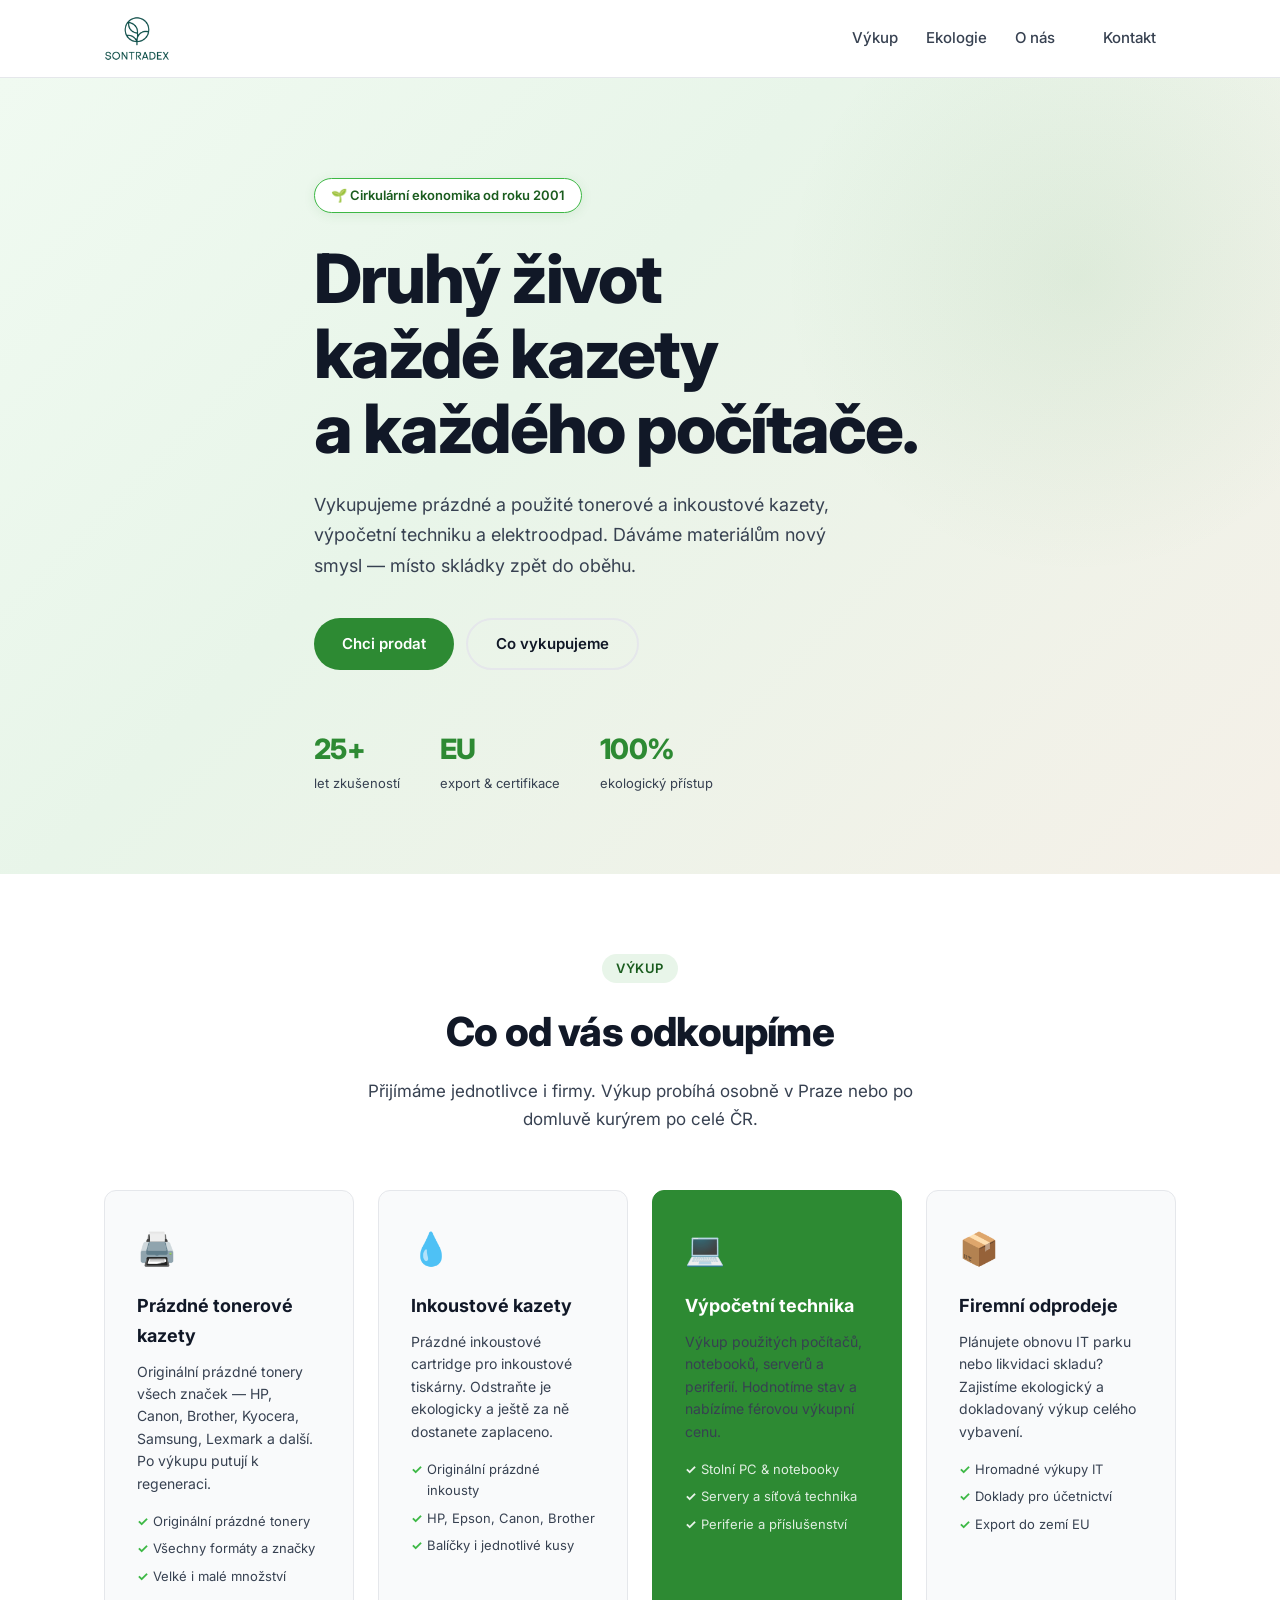
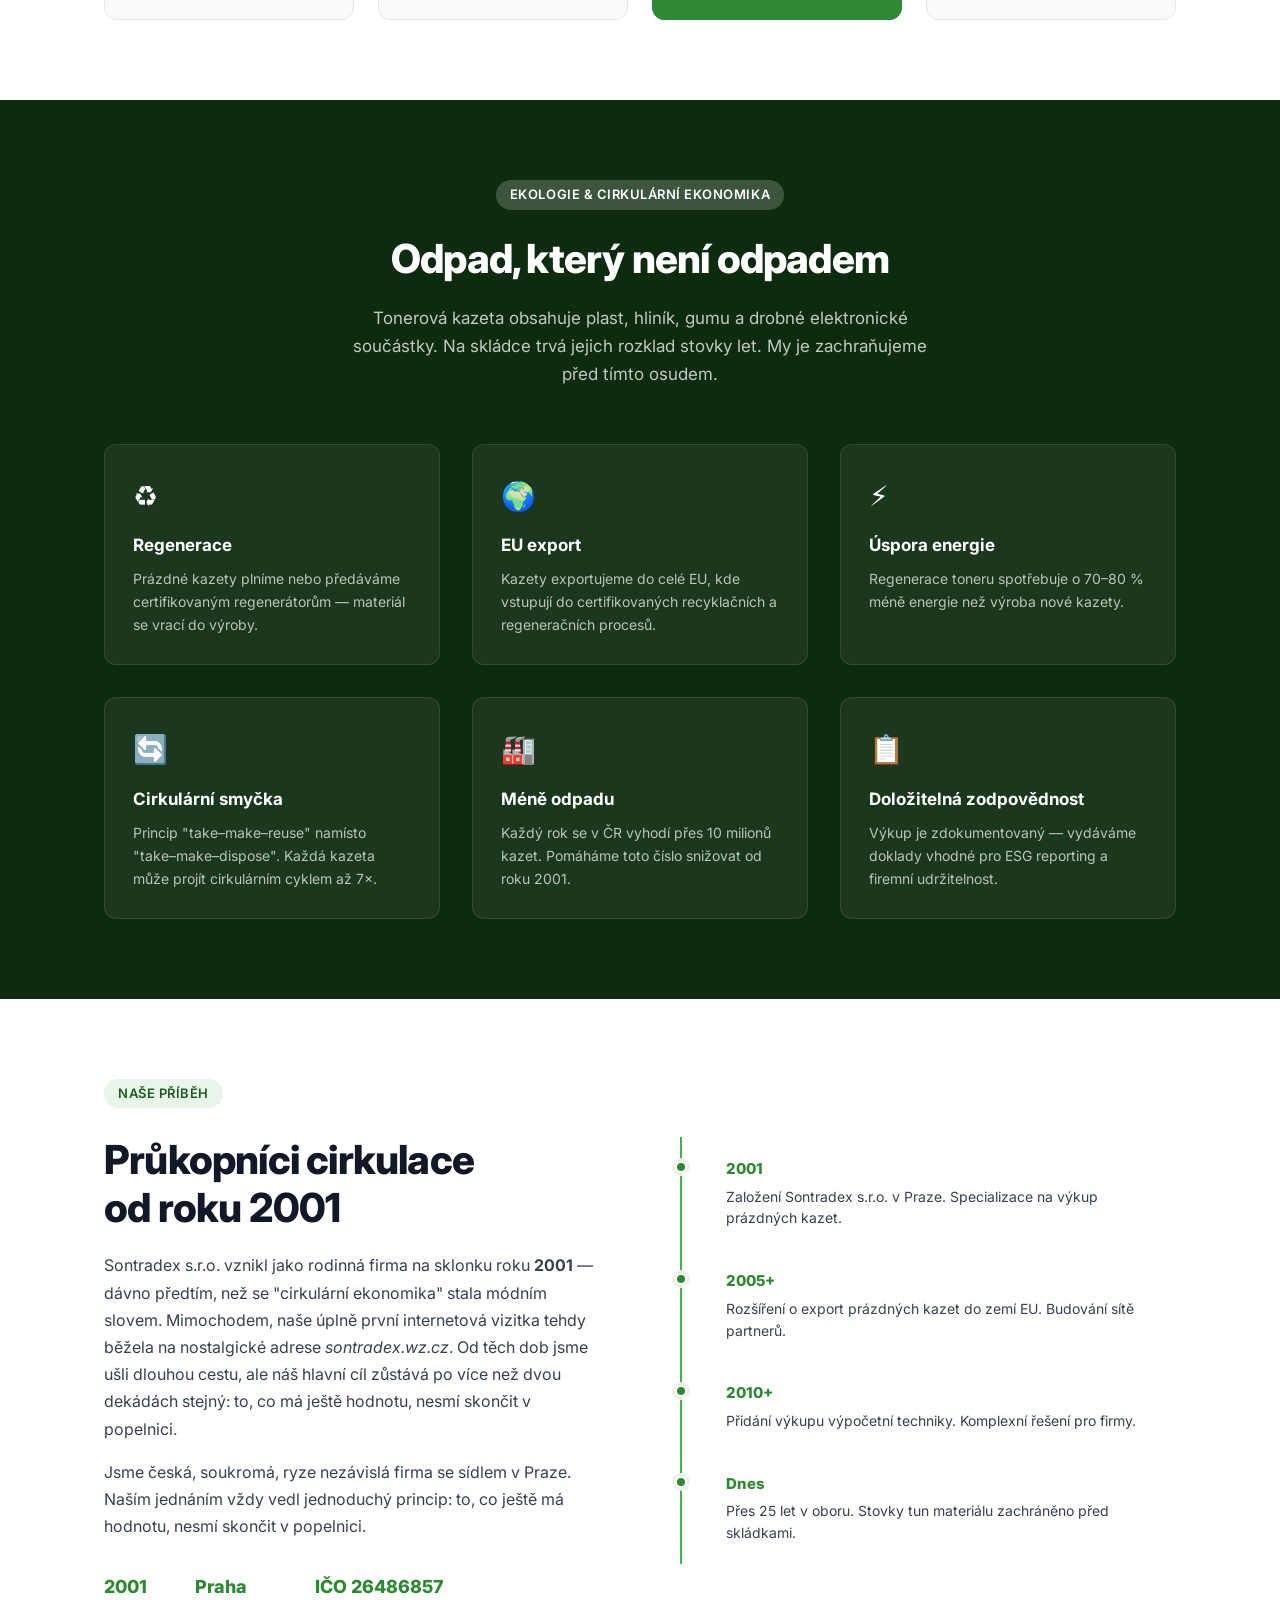
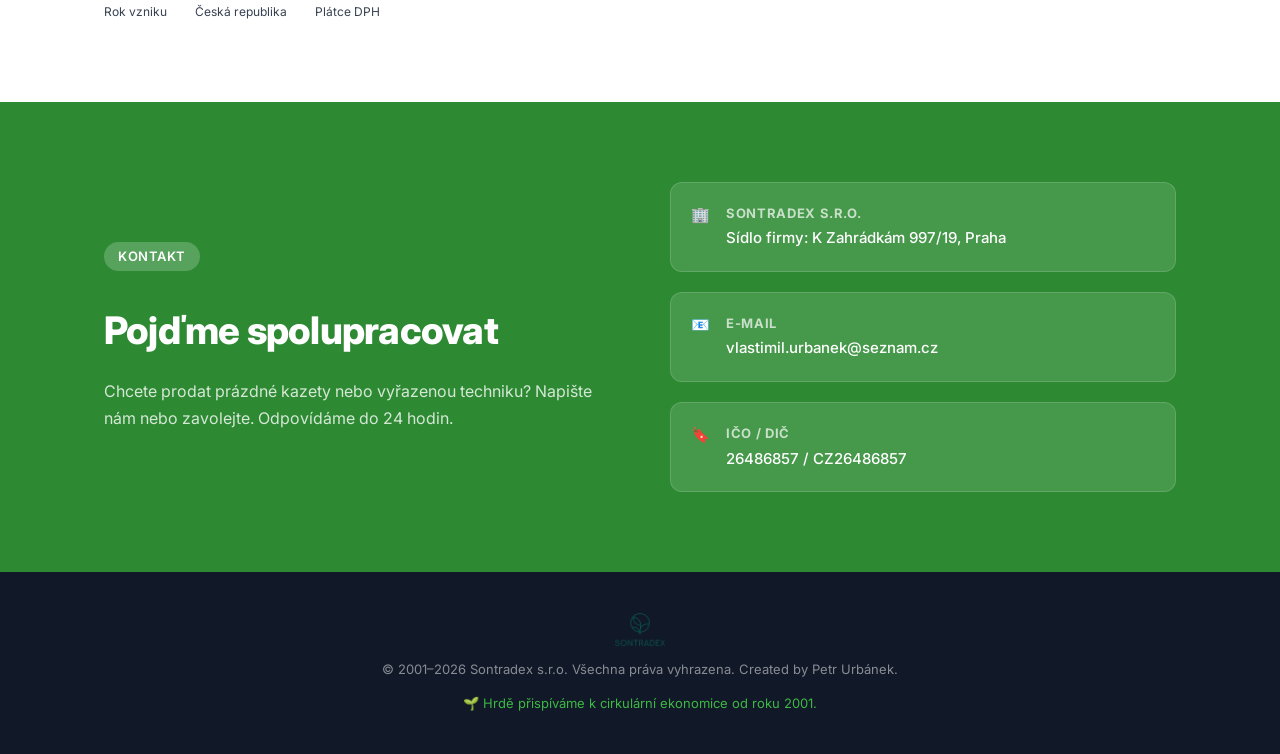
==== cs.html @ 731b46e1 "Rename index.html to cs.html" ====
<!DOCTYPE html>
<html lang="cs">
<head>
  <meta charset="UTF-8" />
  <meta name="viewport" content="width=device-width, initial-scale=1.0" />
  <title>Sontradex s.r.o. – Ekologický výkup kazet a elektroniky</title>
  <link rel="icon" href="logo.png" />
  <meta name="description" content="Sontradex s.r.o. – výkup prázdných a použitých tonerových a inkoustových kazet, výpočetní techniky a elektroniky. Est. 2001. Cirkulární ekonomika, Praha." />
  <link rel="stylesheet" href="styles.css" />
  <link rel="preconnect" href="https://fonts.googleapis.com">
  <link href="https://fonts.googleapis.com/css2?family=Inter:wght@300;400;500;600;700&display=swap" rel="stylesheet">
</head>
<body>

  <!-- NAV -->
  <header class="nav">
    <div class="container nav__inner">
<a href="#" class="logo">
        <img src="logo.png" alt="Sontradex Logo" height="45" />
      </a>
      <nav class="nav__links">
        <a href="#co-vykupujeme">Výkup</a>
        <a href="#ekologie">Ekologie</a>
        <a href="#o-nas">O nás</a>
        <a href="#kontakt" class="btn btn--small">Kontakt</a>
      </nav>
    </div>
  </header>

  <!-- HERO -->
  <section class="hero">
    <div class="container hero__inner">
      <div class="hero__badge">🌱 Cirkulární ekonomika od roku 2001</div>
      <h1 class="hero__title">Druhý život<br/>každé kazety<br/>a každého počítače.</h1>
      <p class="hero__sub">Vykupujeme prázdné a použité tonerové a inkoustové kazety, výpočetní techniku a elektroodpad. Dáváme materiálům nový smysl — místo skládky zpět do oběhu.</p>
      <div class="hero__cta">
        <a href="#kontakt" class="btn btn--primary">Chci prodat</a>
        <a href="#co-vykupujeme" class="btn btn--ghost">Co vykupujeme</a>
      </div>
      <div class="hero__stats">
        <div class="stat">
          <span class="stat__num">25+</span>
          <span class="stat__label">let zkušeností</span>
        </div>
        <div class="stat">
          <span class="stat__num">EU</span>
          <span class="stat__label">export & certifikace</span>
        </div>
        <div class="stat">
          <span class="stat__num">100%</span>
          <span class="stat__label">ekologický přístup</span>
        </div>
      </div>
    </div>
    <div class="hero__bg-shape"></div>
  </section>

  <!-- CO VYKUPUJEME -->
  <section id="co-vykupujeme" class="section">
    <div class="container">
      <div class="section__header">
        <span class="tag">Výkup</span>
        <h2>Co od vás odkoupíme</h2>
        <p>Přijímáme jednotlivce i firmy. Výkup probíhá osobně v Praze nebo po domluvě kurýrem po celé ČR.</p>
      </div>
      <div class="cards">
        <div class="card">
          <div class="card__icon">🖨️</div>
          <h3>Prázdné tonerové kazety</h3>
          <p>Originální prázdné tonery všech značek — HP, Canon, Brother, Kyocera, Samsung, Lexmark a další. Po výkupu putují k regeneraci.</p>
          <ul>
            <li>Originální prázdné tonery</li>
            <li>Všechny formáty a značky</li>
            <li>Velké i malé množství</li>
          </ul>
        </div>
        <div class="card">
          <div class="card__icon">💧</div>
          <h3>Inkoustové kazety</h3>
          <p>Prázdné inkoustové cartridge pro inkoustové tiskárny. Odstraňte je ekologicky a ještě za ně dostanete zaplaceno.</p>
          <ul>
            <li>Originální prázdné inkousty</li>
            <li>HP, Epson, Canon, Brother</li>
            <li>Balíčky i jednotlivé kusy</li>
          </ul>
        </div>
        <div class="card card--highlight">
          <div class="card__icon">💻</div>
          <h3>Výpočetní technika</h3>
          <p>Výkup použitých počítačů, notebooků, serverů a periferií. Hodnotíme stav a nabízíme férovou výkupní cenu.</p>
          <ul>
            <li>Stolní PC &amp; notebooky</li>
            <li>Servery a síťová technika</li>
            <li>Periferie a příslušenství</li>
          </ul>
        </div>
        <div class="card">
          <div class="card__icon">📦</div>
          <h3>Firemní odprodeje</h3>
          <p>Plánujete obnovu IT parku nebo likvidaci skladu? Zajistíme ekologický a dokladovaný výkup celého vybavení.</p>
          <ul>
            <li>Hromadné výkupy IT</li>
            <li>Doklady pro účetnictví</li>
            <li>Export do zemí EU</li>
          </ul>
        </div>
      </div>
    </div>
  </section>

  <!-- EKOLOGIE / CIRCULAR ECONOMY -->
  <section id="ekologie" class="section section--dark">
    <div class="container">
      <div class="section__header section__header--light">
        <span class="tag tag--light">Ekologie &amp; cirkulární ekonomika</span>
        <h2>Odpad, který není odpadem</h2>
        <p>Tonerová kazeta obsahuje plast, hliník, gumu a drobné elektronické součástky. Na skládce trvá jejich rozklad stovky let. My je zachraňujeme před tímto osudem.</p>
      </div>
      <div class="eco-grid">
        <div class="eco-item">
          <div class="eco-icon">♻️</div>
          <h4>Regenerace</h4>
          <p>Prázdné kazety plníme nebo předáváme certifikovaným regenerátorům — materiál se vrací do výroby.</p>
        </div>
        <div class="eco-item">
          <div class="eco-icon">🌍</div>
          <h4>EU export</h4>
          <p>Kazety exportujeme do celé EU, kde vstupují do certifikovaných recyklačních a regeneračních procesů.</p>
        </div>
        <div class="eco-item">
          <div class="eco-icon">⚡</div>
          <h4>Úspora energie</h4>
          <p>Regenerace toneru spotřebuje o 70–80 % méně energie než výroba nové kazety.</p>
        </div>
        <div class="eco-item">
          <div class="eco-icon">🔄</div>
          <h4>Cirkulární smyčka</h4>
          <p>Princip "take–make–reuse" namísto "take–make–dispose". Každá kazeta může projít cirkulárním cyklem až 7×.</p>
        </div>
        <div class="eco-item">
          <div class="eco-icon">🏭</div>
          <h4>Méně odpadu</h4>
          <p>Každý rok se v ČR vyhodí přes 10 milionů kazet. Pomáháme toto číslo snižovat od roku 2001.</p>
        </div>
        <div class="eco-item">
          <div class="eco-icon">📋</div>
          <h4>Doložitelná zodpovědnost</h4>
          <p>Výkup je zdokumentovaný — vydáváme doklady vhodné pro ESG reporting a firemní udržitelnost.</p>
        </div>
      </div>
    </div>
  </section>

  <!-- O NÁS / HERITAGE -->
  <section id="o-nas" class="section">
    <div class="container">
      <div class="heritage">
        <div class="heritage__text">
          <span class="tag">Naše příběh</span>
          <h2>Průkopníci cirkulace<br/>od roku 2001</h2>
          <p>Sontradex s.r.o. vznikl jako rodinná firma na sklonku roku <strong>2001</strong> — dávno předtím, než se "cirkulární ekonomika" stala módním slovem. Mimochodem, naše úplně první internetová vizitka tehdy běžela na nostalgické adrese <em>sontradex.wz.cz</em>. Od těch dob jsme ušli dlouhou cestu, ale náš hlavní cíl zůstává po více než dvou dekádách stejný: to, co má ještě hodnotu, nesmí skončit v popelnici.</p>
          <p>Jsme česká, soukromá, ryze nezávislá firma se sídlem v Praze. Naším jednáním vždy vedl jednoduchý princip: to, co ještě má hodnotu, nesmí skončit v popelnici.</p>
          <div class="heritage__facts">
            <div class="hfact">
              <strong>2001</strong>
              <span>Rok vzniku</span>
            </div>
            <div class="hfact">
              <strong>Praha</strong>
              <span>Česká republika</span>
            </div>
            <div class="hfact">
              <strong>IČO 26486857</strong>
              <span>Plátce DPH</span>
            </div>
          </div>
        </div>
        <div class="heritage__visual">
          <div class="timeline">
            <div class="tl-item">
              <span class="tl-year">2001</span>
              <p>Založení Sontradex s.r.o. v Praze. Specializace na výkup prázdných kazet.</p>
            </div>
            <div class="tl-item">
              <span class="tl-year">2005+</span>
              <p>Rozšíření o export prázdných kazet do zemí EU. Budování sítě partnerů.</p>
            </div>
            <div class="tl-item">
              <span class="tl-year">2010+</span>
              <p>Přidání výkupu výpočetní techniky. Komplexní řešení pro firmy.</p>
            </div>
            <div class="tl-item">
              <span class="tl-year">Dnes</span>
              <p>Přes 25 let v oboru. Stovky tun materiálu zachráněno před skládkami.</p>
            </div>
          </div>
        </div>
      </div>
    </div>
  </section>

  <!-- KONTAKT -->
  <section id="kontakt" class="section section--green">
    <div class="container">
      <div class="contact">
        <div class="contact__text">
          <span class="tag tag--light">Kontakt</span>
          <h2>Pojďme spolupracovat</h2>
          <p>Chcete prodat prázdné kazety nebo vyřazenou techniku? Napište nám nebo zavolejte. Odpovídáme do 24 hodin.</p>
        </div>
        <div class="contact__details">
          <div class="contact__item">
            <span class="contact__icon">🏢</span>
            <div>
              <strong>Sontradex s.r.o.</strong>
              <span>Sídlo firmy: K Zahrádkám 997/19, Praha</span>
            </div>
          </div>
          <div class="contact__item">
            <span class="contact__icon">📧</span>
            <div>
              <strong>E-mail</strong>
              <a href="mailto:vlastimil.urbanek@seznam.cz">vlastimil.urbanek@seznam.cz</a>
            </div>
          </div>
          <div class="contact__item">
            <span class="contact__icon">🔖</span>
            <div>
              <strong>IČO / DIČ</strong>
              <span>26486857 / CZ26486857</span>
            </div>
          </div>
        </div>
      </div>
    </div>
  </section>

  <!-- FOOTER -->
  <footer class="footer">
    <div class="container footer__inner">
      <div class="footer__brand">
        <img src="logo.png" alt="Sontradex Logo" height="35" />
      </div>
      <p class="footer__copy">© 2001–2026 Sontradex s.r.o. Všechna práva vyhrazena. Created by Petr Urbánek.</p>
      <p class="footer__eco">🌱 Hrdě přispíváme k cirkulární ekonomice od roku 2001.</p>
    </div>
  </footer>

</body>
</html>
---- styles.css ----
/* ===========================
   SONTRADEX – styles.css
   =========================== */

*, *::before, *::after { box-sizing: border-box; margin: 0; padding: 0; }

:root {
  --green-900: #0d2b0f;
  --green-700: #1a5c1e;
  --green-500: #2d8a33;
  --green-400: #3db845;
  --green-100: #e8f5e9;
  --earth:     #5a4a3a;
  --sand:      #f5f0e8;
  --white:     #ffffff;
  --gray-50:   #f9fafb;
  --gray-100:  #f3f4f6;
  --gray-200:  #e5e7eb;
  --gray-700:  #374151;
  --gray-900:  #111827;
  --font:      'Inter', system-ui, sans-serif;
  --radius:    12px;
  --shadow:    0 4px 24px rgba(0,0,0,0.08);
  --shadow-lg: 0 12px 40px rgba(0,0,0,0.14);
}

html { scroll-behavior: smooth; }

body {
  font-family: var(--font);
  color: var(--gray-900);
  background: var(--white);
  line-height: 1.65;
  font-size: 16px;
}

.container {
  max-width: 1120px;
  margin: 0 auto;
  padding: 0 24px;
}

/* ---- BUTTONS ---- */
.btn {
  display: inline-flex; align-items: center; gap: 8px;
  padding: 12px 28px;
  border-radius: 100px;
  font-weight: 600; font-size: 15px;
  text-decoration: none;
  transition: all 0.2s ease;
  cursor: pointer; border: none;
}
.btn--primary { background: var(--green-500); color: white; }
.btn--primary:hover { background: var(--green-700); transform: translateY(-1px); box-shadow: 0 6px 20px rgba(45,138,51,0.35); }
.btn--ghost { background: transparent; color: var(--gray-900); border: 2px solid var(--gray-200); }
.btn--ghost:hover { border-color: var(--green-400); color: var(--green-500); }
.btn--small { padding: 8px 20px; font-size: 14px; }

/* ---- TAG ---- */
.tag {
  display: inline-block;
  background: var(--green-100);
  color: var(--green-700);
  padding: 4px 14px;
  border-radius: 100px;
  font-size: 13px;
  font-weight: 600;
  letter-spacing: 0.04em;
  text-transform: uppercase;
  margin-bottom: 16px;
}
.tag--light { background: rgba(255,255,255,0.2); color: white; }

/* ---- NAV ---- */
.nav {
  position: sticky; top: 0; z-index: 100;
  background: rgba(255,255,255,0.95);
  backdrop-filter: blur(12px);
  border-bottom: 1px solid var(--gray-200);
}
.nav__inner {
  display: flex; align-items: center; justify-content: space-between;
  padding-top: 16px; padding-bottom: 16px;
}
.logo { display: flex; align-items: center; gap: 10px; text-decoration: none; }
.logo__mark {
  width: 36px; height: 36px;
  background: var(--green-500); color: white;
  border-radius: 8px;
  display: flex; align-items: center; justify-content: center;
  font-weight: 800; font-size: 18px;
}
.logo__text { font-weight: 800; font-size: 17px; color: var(--gray-900); letter-spacing: 0.08em; }
.logo__est { font-size: 11px; color: var(--gray-700); background: var(--gray-100); padding: 2px 8px; border-radius: 100px; }
.nav__links { display: flex; align-items: center; gap: 28px; }
.nav__links a { text-decoration: none; color: var(--gray-700); font-weight: 500; font-size: 15px; transition: color 0.2s; }
.nav__links a:hover { color: var(--green-500); }

/* ---- HERO ---- */
.hero {
  position: relative; overflow: hidden;
  background: linear-gradient(135deg, #f0faf1 0%, #e8f5e9 40%, #f5f0e8 100%);
  padding: 100px 0 80px;
}
.hero__inner { position: relative; z-index: 2; max-width: 700px; }
.hero__badge {
  display: inline-flex; align-items: center; gap: 8px;
  background: white; border: 1px solid var(--green-400);
  color: var(--green-700); padding: 6px 16px; border-radius: 100px;
  font-size: 13px; font-weight: 600; margin-bottom: 28px;
  box-shadow: 0 2px 12px rgba(45,138,51,0.1);
}
.hero__title {
  font-size: clamp(40px, 6vw, 68px);
  font-weight: 800; line-height: 1.1;
  color: var(--gray-900);
  letter-spacing: -0.03em;
  margin-bottom: 24px;
}
.hero__sub { font-size: 18px; color: var(--gray-700); max-width: 560px; margin-bottom: 36px; line-height: 1.7; }
.hero__cta { display: flex; gap: 12px; flex-wrap: wrap; margin-bottom: 56px; }
.hero__stats { display: flex; gap: 40px; flex-wrap: wrap; }
.stat { display: flex; flex-direction: column; }
.stat__num { font-size: 28px; font-weight: 800; color: var(--green-500); letter-spacing: -0.02em; }
.stat__label { font-size: 13px; color: var(--gray-700); }
.hero__bg-shape {
  position: absolute; right: -100px; top: -100px;
  width: 600px; height: 600px;
  background: radial-gradient(circle, rgba(45,138,51,0.08) 0%, transparent 70%);
  border-radius: 50%;
  pointer-events: none;
}

/* ---- SECTIONS ---- */
.section { padding: 80px 0; }
.section--dark { background: var(--green-900); color: white; }
.section--green { background: var(--green-500); color: white; }
.section__header { text-align: center; max-width: 600px; margin: 0 auto 56px; }
.section__header h2 { font-size: clamp(28px, 4vw, 40px); font-weight: 800; letter-spacing: -0.02em; margin-bottom: 12px; }
.section__header p { font-size: 17px; color: var(--gray-700); }
.section__header--light h2 { color: white; }
.section__header--light p { color: rgba(255,255,255,0.75); }

/* ---- CARDS ---- */
.cards { display: grid; grid-template-columns: repeat(auto-fit, minmax(250px, 1fr)); gap: 24px; }
.card {
  background: var(--gray-50); border: 1px solid var(--gray-200);
  border-radius: var(--radius); padding: 32px;
  transition: transform 0.2s, box-shadow 0.2s;
}
.card:hover { transform: translateY(-4px); box-shadow: var(--shadow-lg); }
.card--highlight { background: var(--green-500); border-color: var(--green-500); color: white; }
.card--highlight p, .card--highlight li { color: rgba(255,255,255,0.85); }
.card--highlight h3 { color: white; }
.card__icon { font-size: 32px; margin-bottom: 16px; }
.card h3 { font-size: 18px; font-weight: 700; margin-bottom: 10px; }
.card p { font-size: 14px; color: var(--gray-700); margin-bottom: 16px; line-height: 1.6; }
.card ul { list-style: none; display: flex; flex-direction: column; gap: 6px; }
.card ul li { font-size: 13px; color: var(--gray-700); padding-left: 16px; position: relative; }
.card ul li::before { content: "✓"; position: absolute; left: 0; color: var(--green-400); font-weight: 700; }
.card--highlight ul li { color: rgba(255,255,255,0.85); }
.card--highlight ul li::before { color: rgba(255,255,255,0.9); }

/* ---- ECO GRID ---- */
.eco-grid { display: grid; grid-template-columns: repeat(auto-fit, minmax(280px, 1fr)); gap: 32px; }
.eco-item { padding: 28px; background: rgba(255,255,255,0.06); border-radius: var(--radius); border: 1px solid rgba(255,255,255,0.1); }
.eco-icon { font-size: 28px; margin-bottom: 12px; }
.eco-item h4 { font-size: 17px; font-weight: 700; color: white; margin-bottom: 8px; }
.eco-item p { font-size: 14px; color: rgba(255,255,255,0.7); line-height: 1.65; }

/* ---- HERITAGE ---- */
.heritage { display: grid; grid-template-columns: 1fr 1fr; gap: 80px; align-items: center; }
.heritage__text h2 { font-size: clamp(28px, 3.5vw, 40px); font-weight: 800; margin: 12px 0 20px; letter-spacing: -0.02em; line-height: 1.2; }
.heritage__text p { color: var(--gray-700); margin-bottom: 16px; line-height: 1.7; }
.heritage__facts { display: flex; gap: 28px; margin-top: 32px; flex-wrap: wrap; }
.hfact { display: flex; flex-direction: column; }
.hfact strong { font-size: 18px; font-weight: 800; color: var(--green-500); }
.hfact span { font-size: 12px; color: var(--gray-700); }
.timeline { display: flex; flex-direction: column; gap: 0; }
.tl-item {
  padding: 20px 20px 20px 44px;
  position: relative;
  border-left: 2px solid var(--green-400);
}
.tl-item::before {
  content: '';
  position: absolute; left: -7px; top: 24px;
  width: 12px; height: 12px;
  background: var(--green-500); border-radius: 50%;
  border: 2px solid white;
  box-shadow: 0 0 0 3px var(--green-100);
}
.tl-year { font-weight: 800; color: var(--green-500); font-size: 15px; display: block; margin-bottom: 4px; }
.tl-item p { font-size: 14px; color: var(--gray-700); line-height: 1.55; }

/* ---- CONTACT ---- */
.contact { display: grid; grid-template-columns: 1fr 1fr; gap: 60px; align-items: center; }
.contact__text h2 { font-size: clamp(26px, 3vw, 38px); font-weight: 800; color: white; margin: 12px 0 16px; letter-spacing: -0.02em; }
.contact__text p { color: rgba(255,255,255,0.8); font-size: 16px; line-height: 1.7; }
.contact__details { display: flex; flex-direction: column; gap: 20px; }
.contact__item {
  display: flex; align-items: flex-start; gap: 16px;
  background: rgba(255,255,255,0.12); border-radius: var(--radius); padding: 20px;
  border: 1px solid rgba(255,255,255,0.15);
}
.contact__icon { font-size: 22px; flex-shrink: 0; }
.contact__item div { display: flex; flex-direction: column; gap: 2px; }
.contact__item strong { font-size: 13px; color: rgba(255,255,255,0.7); text-transform: uppercase; letter-spacing: 0.05em; }
.contact__item span, .contact__item a { font-size: 15px; color: white; text-decoration: none; font-weight: 500; }
.contact__item a:hover { text-decoration: underline; }

/* ---- FOOTER ---- */
.footer { background: var(--gray-900); color: white; padding: 40px 0; }
.footer__inner { display: flex; flex-direction: column; align-items: center; gap: 12px; text-align: center; }
.footer__brand { display: flex; align-items: center; gap: 10px; font-weight: 700; font-size: 15px; }
.footer__copy { font-size: 13px; color: rgba(255,255,255,0.5); }
.footer__eco { font-size: 13px; color: var(--green-400); }

/* ---- RESPONSIVE ---- */
@media (max-width: 768px) {
  .heritage { grid-template-columns: 1fr; gap: 40px; }
  .contact { grid-template-columns: 1fr; gap: 36px; }
  .nav__links a:not(.btn) { display: none; }
  .hero { padding: 60px 0 60px; }
  .hero__stats { gap: 24px; }
}
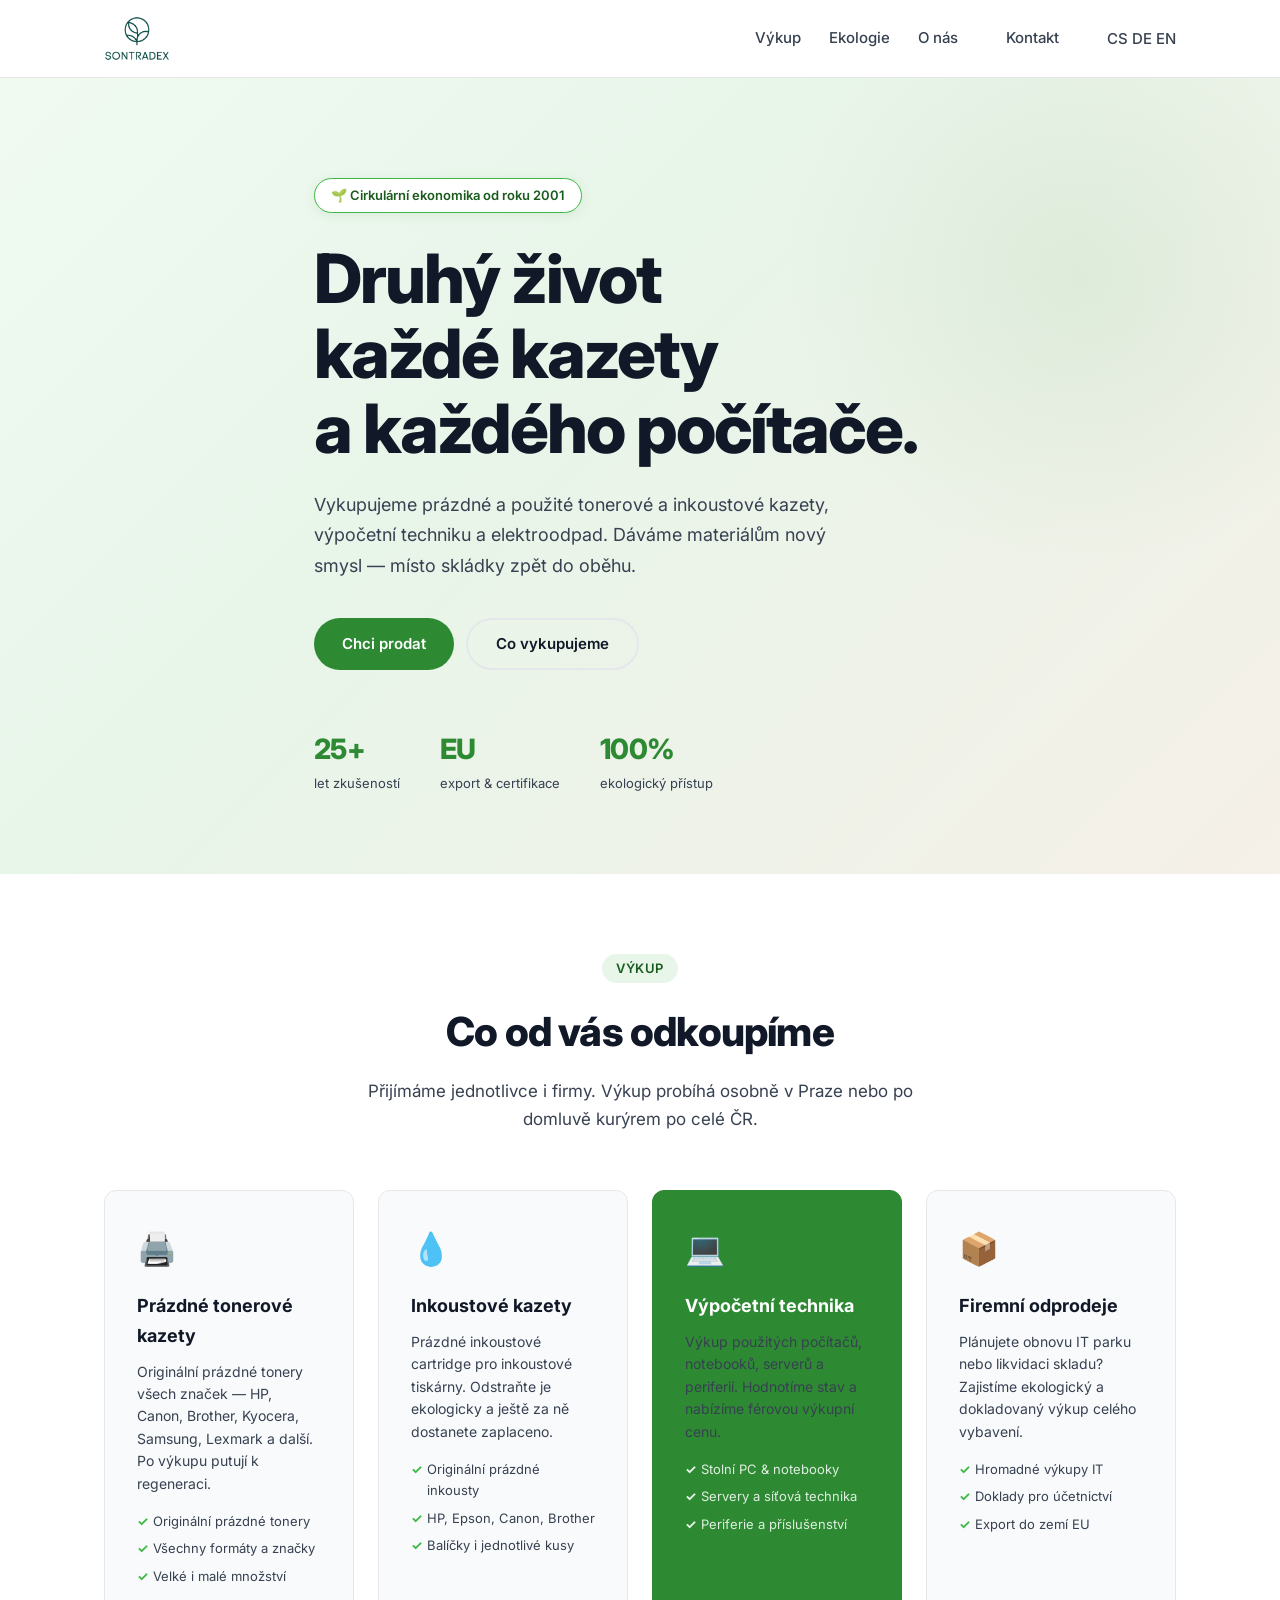
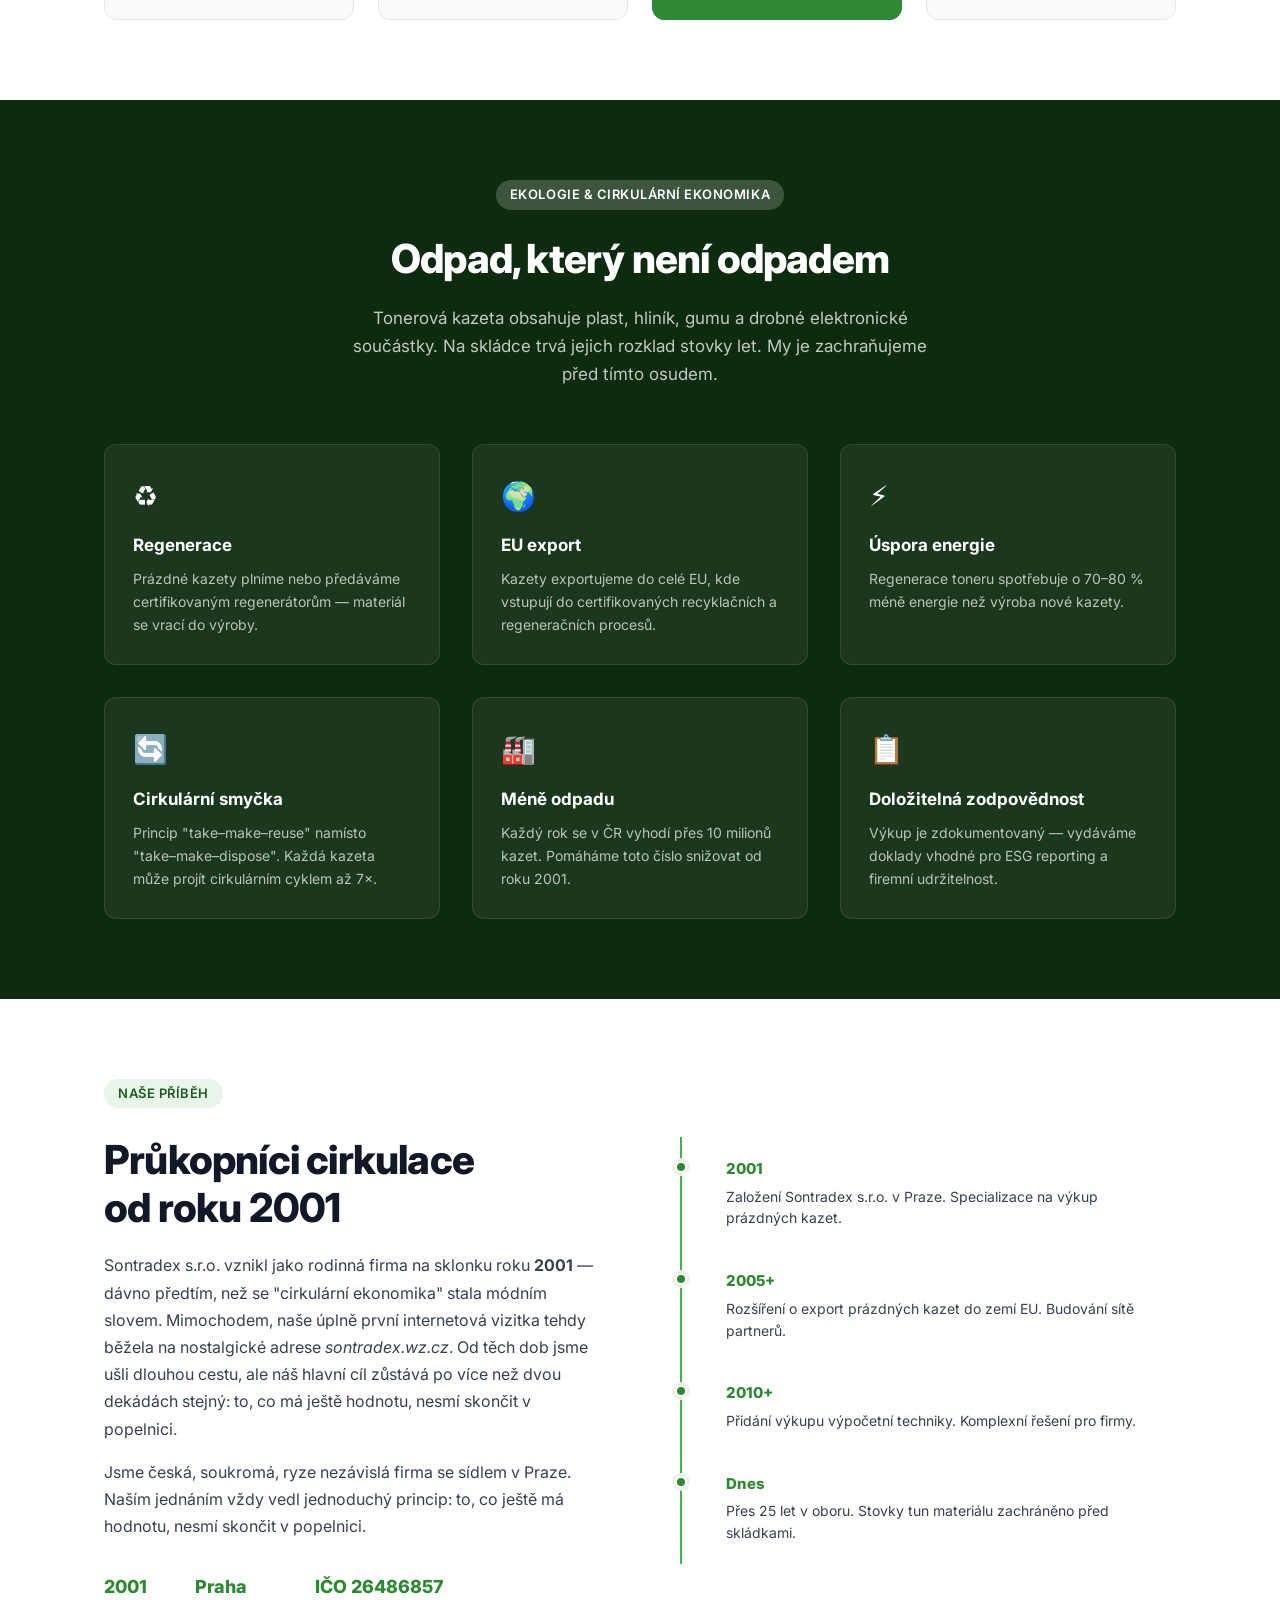
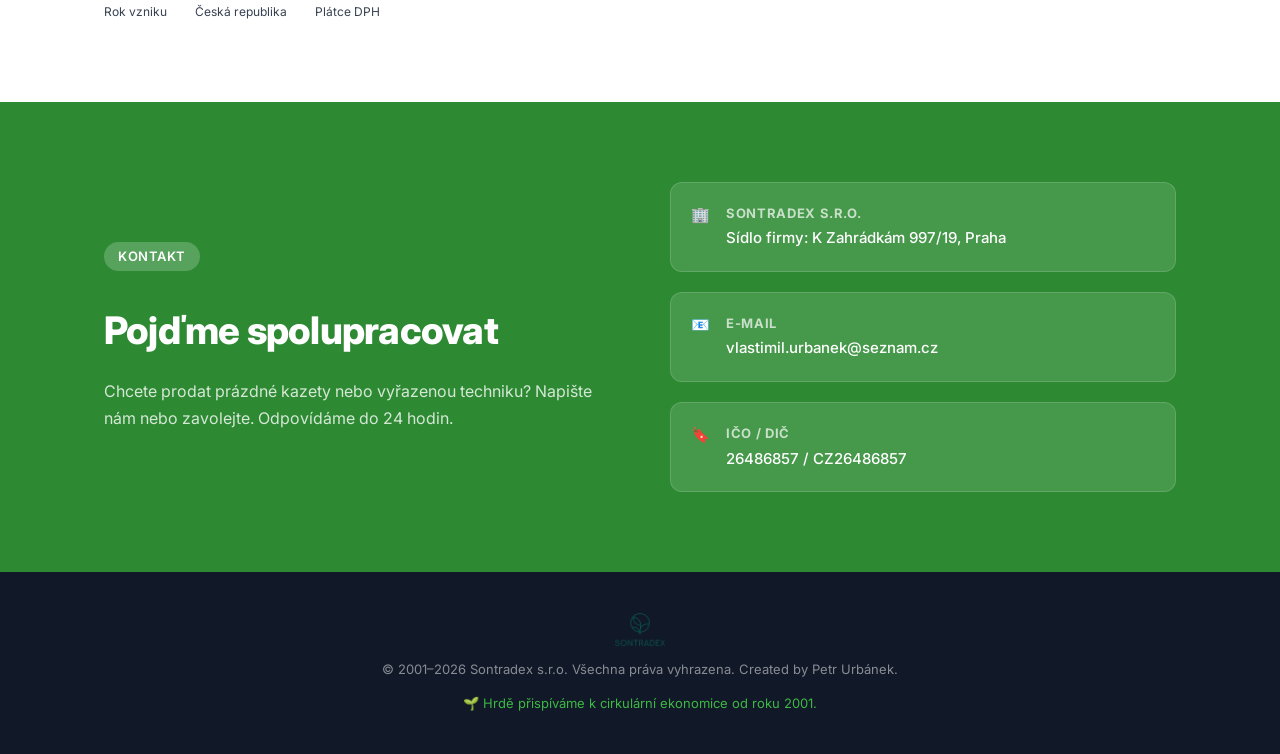
==== commit c8867fc2: "Update cs.html" ====
--- a/cs.html
+++ b/cs.html
@@ -23,6 +23,11 @@
         <a href="#ekologie">Ekologie</a>
         <a href="#o-nas">O nás</a>
         <a href="#kontakt" class="btn btn--small">Kontakt</a>
+        <div class="lang-switcher">
+  <a href="index.html" class="lang-btn lang-btn--active" aria-current="page">CS</a>
+  <a href="index-de.html" class="lang-btn">DE</a>
+  <a href="index-en.html" class="lang-btn">EN</a>
+</div>
       </nav>
     </div>
   </header>
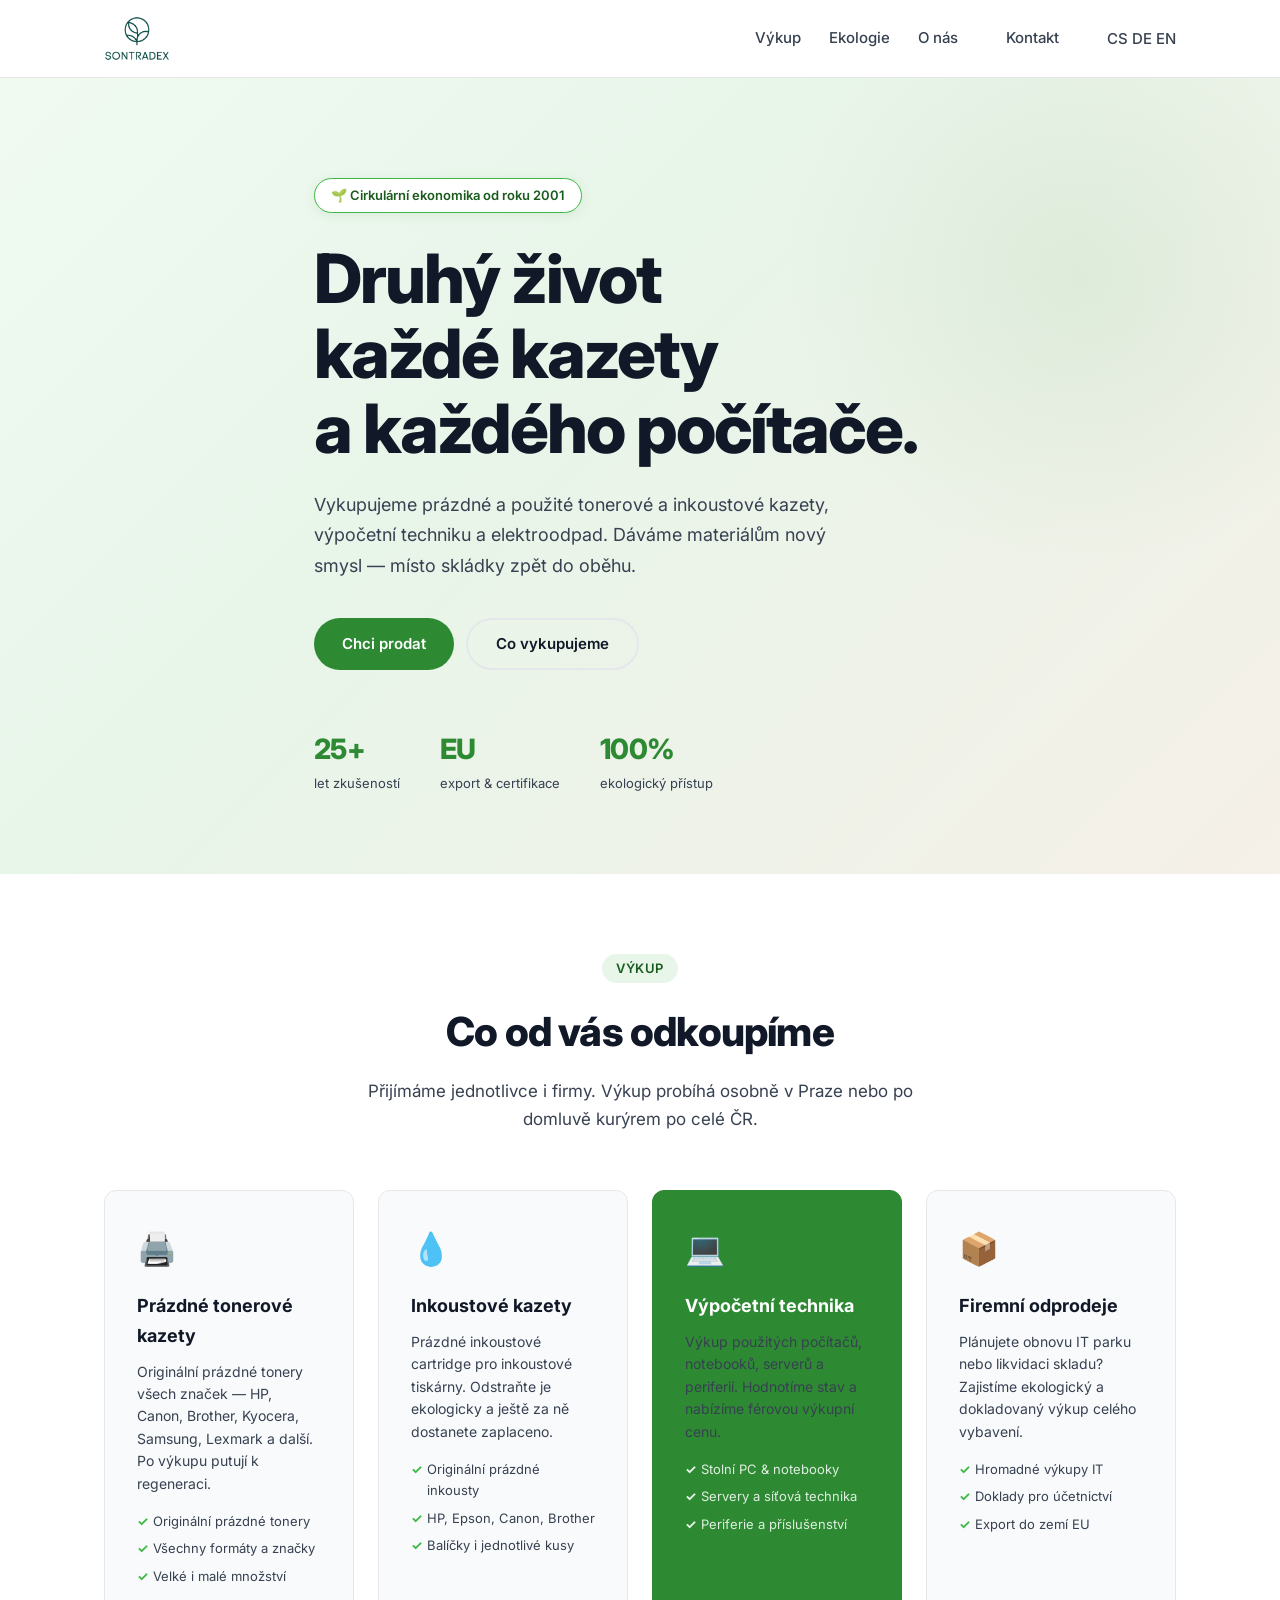
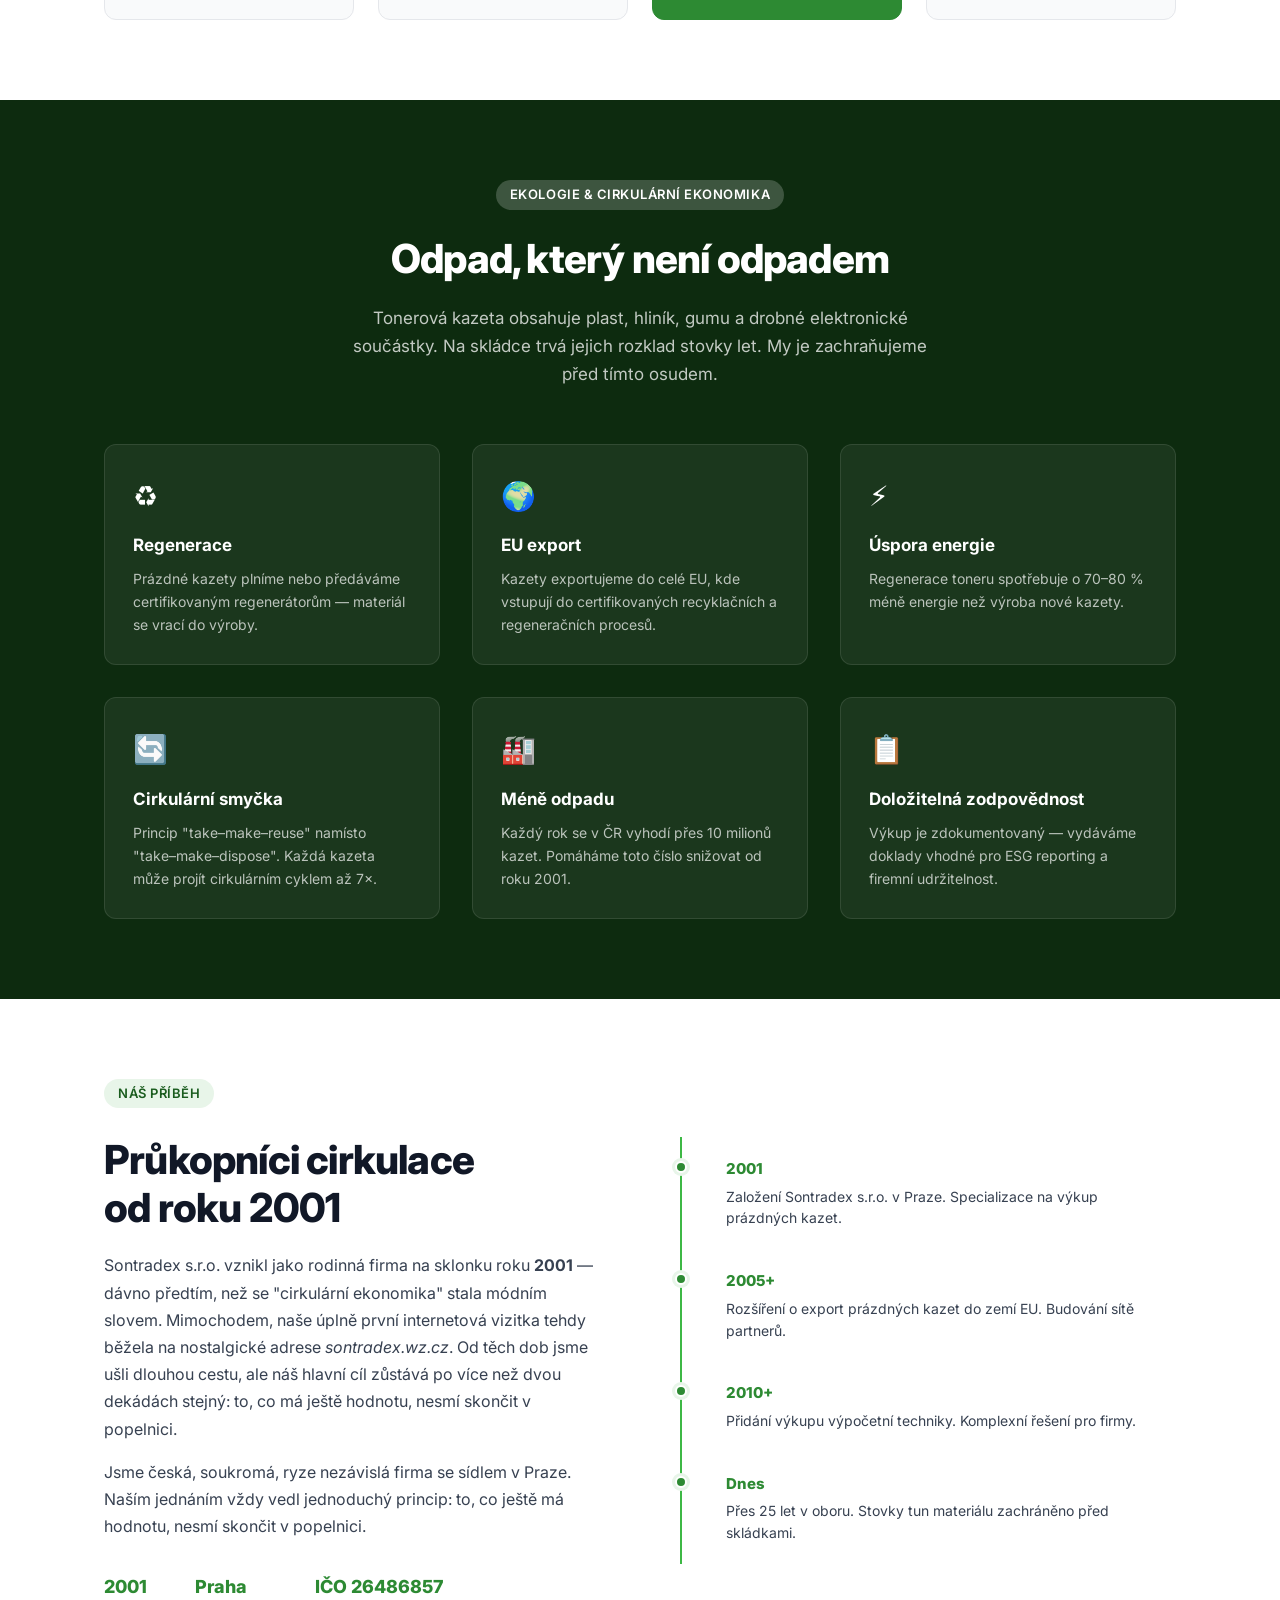
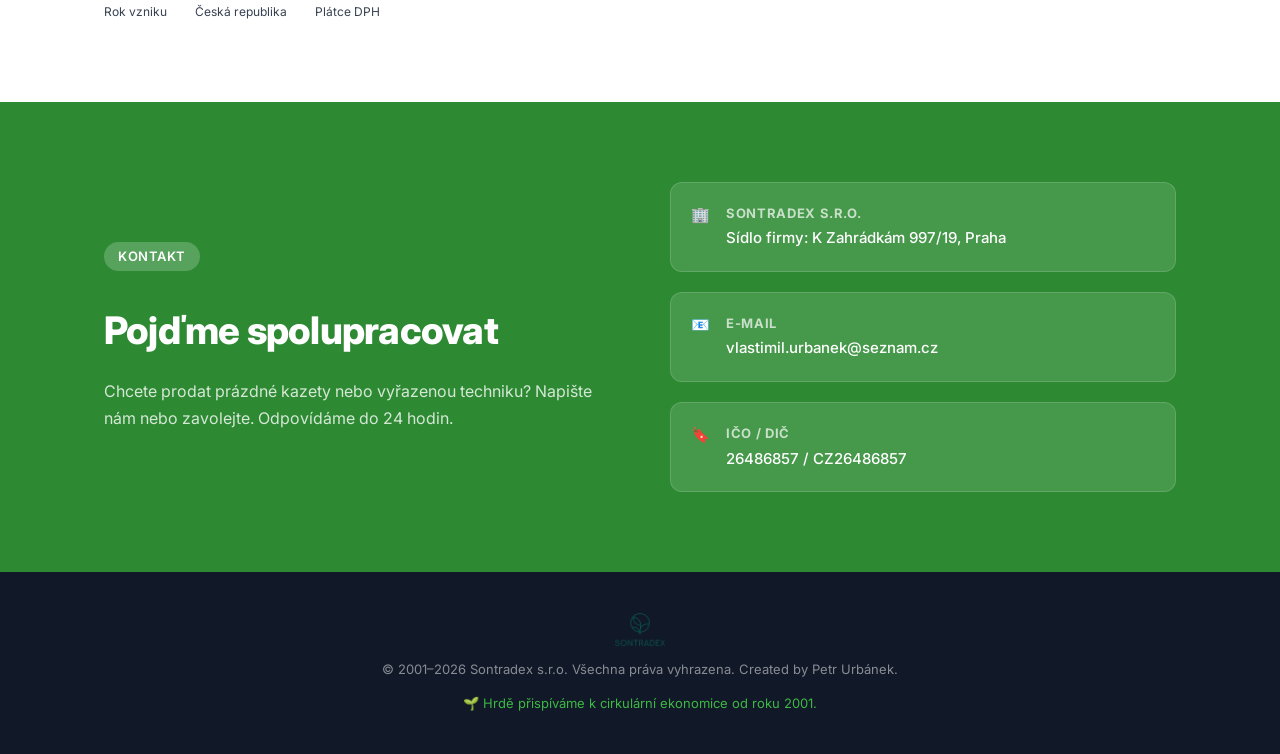
==== commit 55bfca58: "Update cs.html" ====
--- a/cs.html
+++ b/cs.html
@@ -161,7 +161,7 @@
     <div class="container">
       <div class="heritage">
         <div class="heritage__text">
-          <span class="tag">Naše příběh</span>
+          <span class="tag">Náš příběh</span>
           <h2>Průkopníci cirkulace<br/>od roku 2001</h2>
           <p>Sontradex s.r.o. vznikl jako rodinná firma na sklonku roku <strong>2001</strong> — dávno předtím, než se "cirkulární ekonomika" stala módním slovem. Mimochodem, naše úplně první internetová vizitka tehdy běžela na nostalgické adrese <em>sontradex.wz.cz</em>. Od těch dob jsme ušli dlouhou cestu, ale náš hlavní cíl zůstává po více než dvou dekádách stejný: to, co má ještě hodnotu, nesmí skončit v popelnici.</p>
           <p>Jsme česká, soukromá, ryze nezávislá firma se sídlem v Praze. Naším jednáním vždy vedl jednoduchý princip: to, co ještě má hodnotu, nesmí skončit v popelnici.</p>
